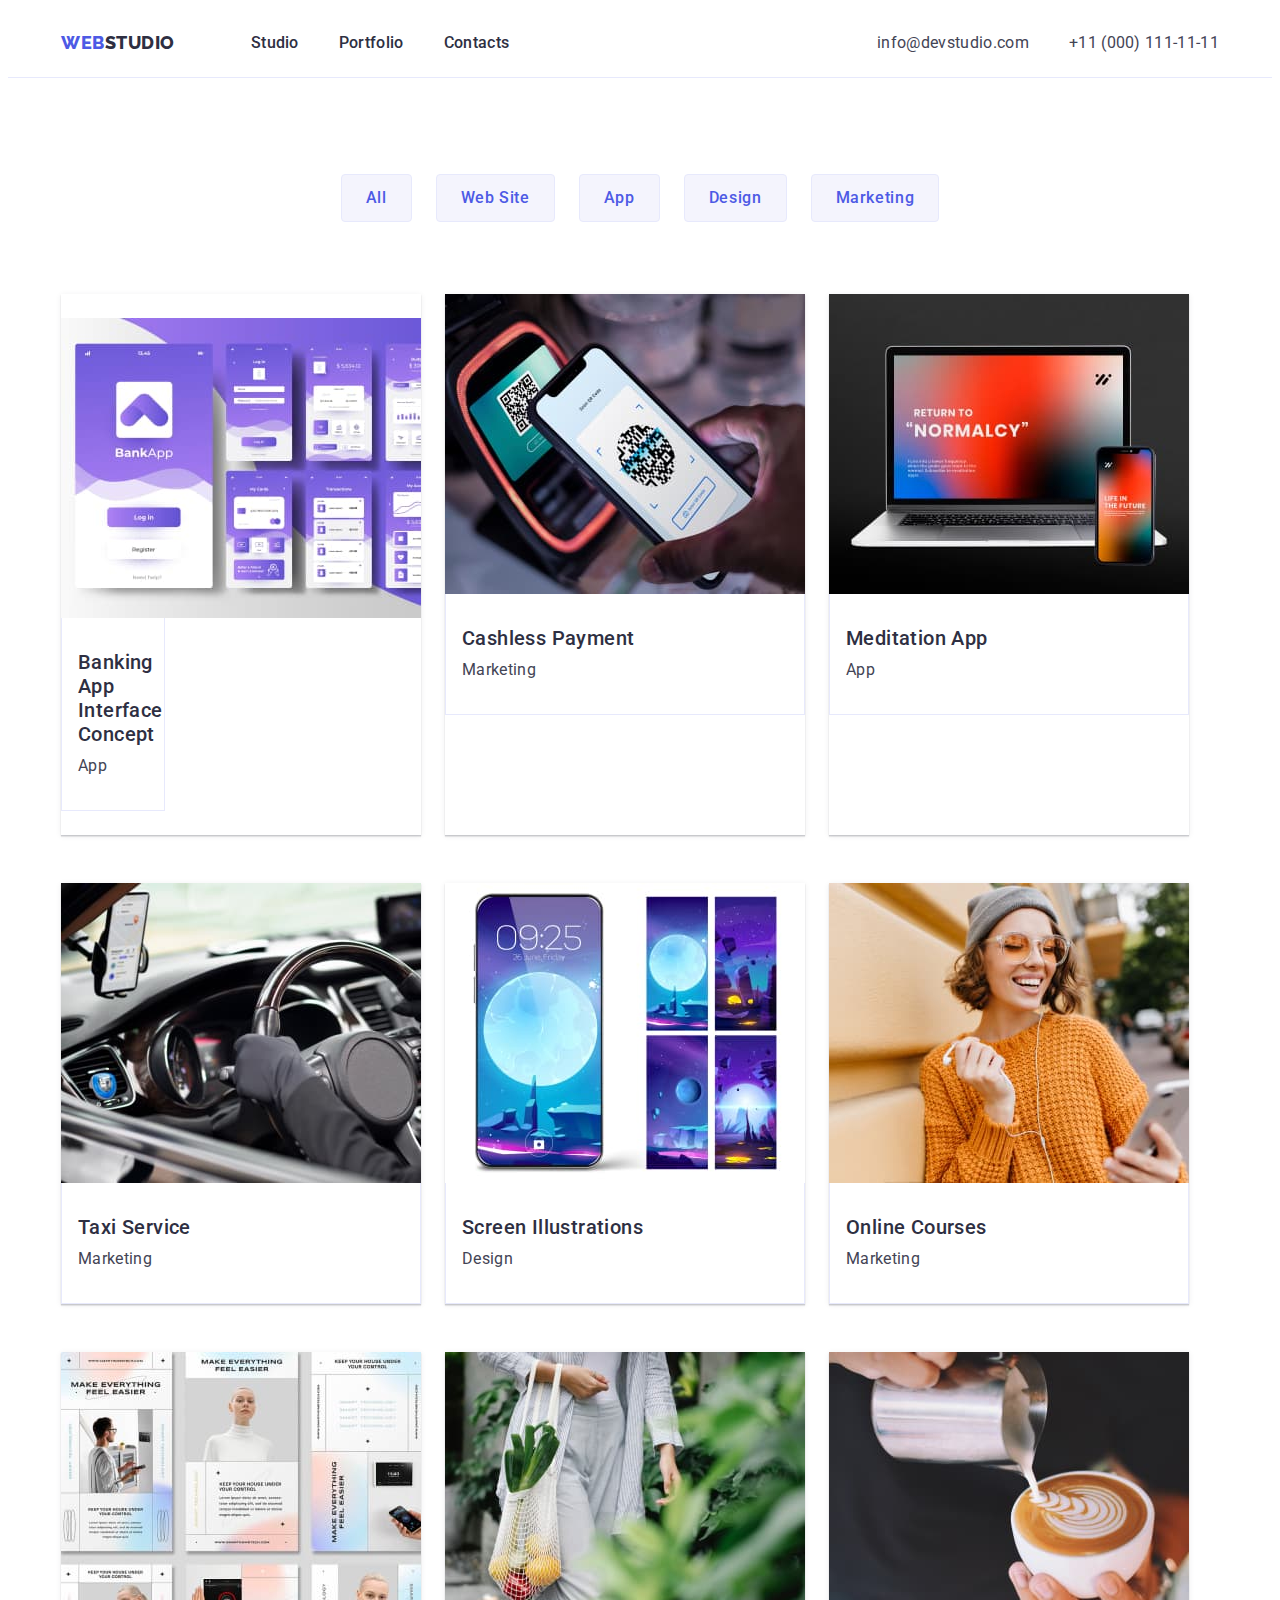
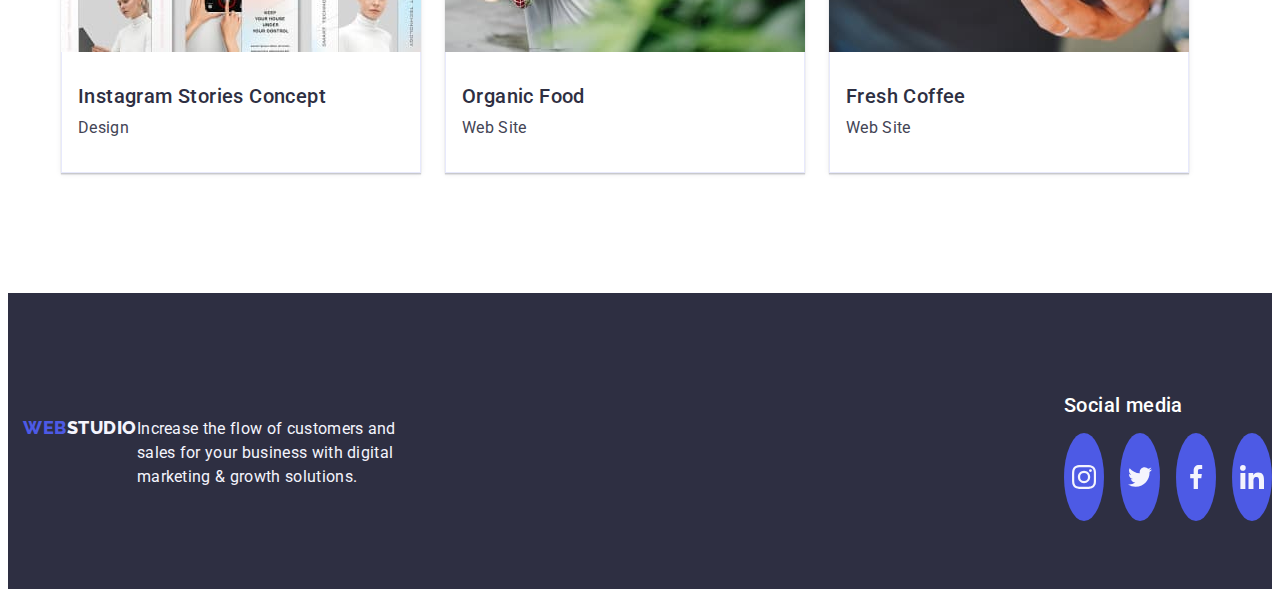
==== portfolio.html @ 0fddbd8b "mark svg" ====
<!DOCTYPE html>
<html lang="en">
<head>
    <meta charset="UTF-8">
    <meta http-equiv="X-UA-Compatible" content="IE=edge">
    <meta name="viewport" content="width=device-width, initial-scale=1.0">
    <title>Portfolio</title>
    <link rel="preconnect" href="https://fonts.googleapis.com">
    <link rel="preconnect" href="https://fonts.gstatic.com" crossorigin>
    <link href="https://fonts.googleapis.com/css2?family=Raleway:wght@800&family=Roboto:wght@400;500;700;900&display=swap"
        rel="stylesheet">
    <link rel="stylesheet" href="https://cdnjs.cloudflare.com/ajax/libs/modern-normalize/2.0.0/modern-normalize.min.css"
        integrity="sha512-4xo8blKMVCiXpTaLzQSLSw3KFOVPWhm/TRtuPVc4WG6kUgjH6J03IBuG7JZPkcWMxJ5huwaBpOpnwYElP/m6wg=="
        crossorigin="anonymous" referrerpolicy="no-referrer" />
    <link rel="stylesheet" href="./css/styles.css">
</head>
<body>
<header class="portfolio-header">
    <div class="container header-container">
    <nav class="navigation">
        <a class="logo-link link" href="./index.html">Web<span class="logo-color">Studio</span></a>
        <ul class="menu-list list">
            <li class="menu-item">
                <a class="menu-link link" href="./index.html">Studio</a>
            </li>
            <li class="menu-item">
                <a class="menu-link link" href="./portfolio.html">Portfolio</a>
            </li>
            <li class="menu-item">
                <a class="menu-link link" href="">Contacts</a>
            </li>
        </ul>
    </nav>
    <address class="contact">
        <ul class="address-list list">
            <li class="address-item">
                <a class="contact-link link" href="mailto:info@devstudio.com">info@devstudio.com</a>

            </li>
            <li class="address-item">
                <a class="contact-link link" href="tel:+110001111111">+11 (000) 111-11-11</a>

            </li>
        </ul>

    </address>
    </div>
</header>
<main class="main">
    <section class="gallery-section">
        <div class="container">
        <h1 class="visually-hidden">Button</h1>
        <ul class="btn-list list">
            <li class="btn-item-list">
                <button class="mod-btn-first btn" type="button">All</button>
            </li>
            <li class="btn-item-list">
                <button class="mod-btn btn" type="button">Web Site</button>
            </li>
            <li class="btn-item-list">
                <button class="mod-btn btn" type="button">App</button>
            </li>
            <li class="btn-item-list">
                <button class="mod-btn btn" type="button">Design</button>
            </li>
            <li class="btn-item-list">
                <button class="mod-btn btn" type="button">Marketing</button>
            </li>
        </ul>
        <ul class="gallery-list list">
            <li class="gallery-item">
                
                <a class="gallery-portfolio-first link" href="#">
                <img src="./images/project1.jpg" alt="Banking application" width="360">
                <div class="container-gallery">
                <h2 class="gallery-title">Banking App Interface Concept</h2>
                <p class="gallery-text">App</p>
                </div>
                </a>
            </li>
            <li class="gallery-item">
                <a class="link gallery-portfolio" href="#">
                <img src="./images/project2.jpg" alt="Scan qr code by phone" width="360">
                <div class="container-gallery">
                <h2 class="gallery-title">Cashless Payment</h2>
                <p class="gallery-text">Marketing</p>
                </div>
                </a>
            </li>
            <li class="gallery-item">
                <a class="link gallery-portfolio" href="#">
                <img src="./images/project3.jpg" alt="Sync laptop app with phone" width="360">
                <div class="container-gallery">
                <h2 class="gallery-title">Meditation App</h2>
                <p class="gallery-text">App</p>
                </div>
                </a>
            </li>
            <li class="gallery-item">
                <a class="link gallery-portfolio" href="#">
                <img src="./images/project4.jpg" alt="Driving driver navigation" width="360">
                <div class="container-gallery">
                <h2 class="gallery-title">Taxi Service</h2>
                <p class="gallery-text">Marketing</p>
                </div>
                </a>
            </li>
            <li class="gallery-item">
                <a class="link gallery-portfolio" href="#">
                <img src="./images/project5.jpg" alt="Wallpaper for phone" width="360">
                <div class="container-gallery">
                <h2 class="gallery-title">Screen Illustrations</h2>
                <p class="gallery-text">Design</p>
                </div>
                </a>
            </li>
            <li class="gallery-item">
                <a class="link gallery-portfolio" href="#">
                <img src="./images/project6.jpg" alt="Girl talking through video call" width="360">
                <div class="container-gallery">
                <h2 class="gallery-title">Online Courses</h2>
                <p class="gallery-text">Marketing</p>
                </div>
                </a>
            </li>
            <li class="gallery-item">
                <a class="link gallery-portfolio" href="#">
                <img src="./images/project7.jpg" alt="Application instructions" width="360">
                <div class="container-gallery">
                <h2 class="gallery-title">Instagram Stories Concept</h2>
                <p class="gallery-text">Design</p>
                </div>
                </a>
            </li>
            <li class="gallery-item">
                <a class="link gallery-portfolio" href="#">
                <img src="./images/project8.jpg" alt="Girl carries vegetables in a bag" width="360">
                <div class="container-gallery">
                <h2 class="gallery-title">Organic Food</h2>
                <p class="gallery-text">Web Site</p>
                </div>
                </a>
            </li>
            <li class="gallery-item">
                <a class="link gallery-portfolio" href="#">
                <img src="./images/project9.jpg" alt="Barista pouring milk into coffee" width="360">
                <div class="container-gallery">
                <h2 class="gallery-title">Fresh Coffee</h2>
                <p class="gallery-text">Web Site</p>
                </div>
                </a>
            </li>
        </ul>
        </div>
    </section>
</main>
<footer class="section-footer">
    <div class="container footer-portfolio">
    <a class="logo-link-footer link" href="./index.html">Web<span class="logo-color-footer">Studio</span></a>
    <p class="footer-text">Increase the flow of customers and sales for your business with digital marketing & growth solutions.</p>
    </div>
    <div class="social-footer">
        <p class="social-text-footer">Social media</p>
        <ul class="footer-social-portfolio list">
            <li class="footer-portfolio-list">
                <a href="" class="social-link link" target="_blank" rel="noopener noreferrer">
                    <svg class="social-icon" width="24" height="24">
                        <use href="./images/symbol-defs.svg#icon-instagram"></use>
                    </svg>
                </a>
            </li>
            <li class="footer-portfolio-list">
                <a href="" class="social-link link" target="_blank" rel="noopener noreferrer">
                    <svg class="social-icon" width="24" height="24">
                        <use href="./images/symbol-defs.svg#icon-twitter"></use>
                    </svg>
                </a>
            </li>
            <li class="footer-portfolio-list">
                <a href="" class="social-link link" target="_blank" rel="noopener noreferrer">
                    <svg class="social-icon" width="24" height="24">
                        <use href="./images/symbol-defs.svg#icon-facebook"></use>
                    </svg>
                </a>
            </li>
            <li class="footer-portfolio-list">
                <a href="" class="social-link link" target="_blank" rel="noopener noreferrer">
                    <svg class="social-icon" width="24" height="24">
                        <use href="./images/symbol-defs.svg#icon-linkedin"></use>
                    </svg>
                </a>
            </li>
        </ul>
    </div>
</footer>
</body>
</html>
---- css/styles.css ----
body {
    font-family: Roboto, sans-serif;
    font-style: normal;
    font-weight: 400;
    font-size: 16px;
    line-height: 1.5;
    color: var(--primery-color);
    background-color: var(--light-color);
}

:root {
    --primery-color: #434455;
    --title-color: #2E2F42;
    --secondary-color: #4D5AE5;
    --link-color: #404BBF;
    --light-color: #FFFFFF;
    --secondary-light-color: #F4F4FD;
}

p, 
h1, 
h2, 
h3 {
    margin: 0;
}

ul {
    margin: 0;
    padding: 0;
}

img {
    display: block;
}

.container {
    width: 1158px;
    padding-left: 15px;
    padding-right: 15px;
    margin: 0 auto;


}

.list {
    list-style: none;

}

.link {
    text-decoration: none;
    padding-top: 24px;
    padding-bottom: 24px;
}

/* *----------------------HEADER-INDEX------------------* */

.main-header {
    border-box;
    border-bottom: 1px solid #e7e9fc;
    box-shadow: 0px 2px 1px rgba(46, 47, 66, 0.08), 0px 1px 1px rgba(46, 47, 66, 0.16), 0px 1px 6px rgba(46, 47, 66, 0.08);
    
    
}

.navigation {
    display: flex;
    align-items: center;
}

.header-container {
    display: flex;
    align-items: center;
    
}

.menu-list {
    display: flex;
    gap: 40px;

}

.address-list {
    display: flex;
    gap: 40px;
}

.logo-link {
    font-family: 'Raleway', sans-serif;
    font-weight: 800;
    font-size: 18px;
    line-height: 1.17;
    display: flex;
    align-items: center;
    letter-spacing: 0.03em;
    text-transform: uppercase;
    color: var(--secondary-color);
    margin-right: 76px;

}
.logo-color {
    color: var(--title-color);
}

.menu-link:hover {
    color: var(--link-color);
}

.menu-link:focus {
    color: var(--link-color);
}

.contact {
    font-style: normal;
    display: flex;
    align-items: center;
    margin-left: auto;

}
.contact-link {
    letter-spacing: 0.02em;
    color: var(--primery-color);
}

.contact-link:hover,
.contact-link:focus {
    color: var(--link-color);
}

.logo-link:hover, logo-link:focus {
    color: var(--link-color);
}

.menu-list {
    font-weight: 500;
    line-height: 1.5;
    letter-spacing: 0.02em;
}

.menu-link {
    color: var(--title-color);
}

/* -------------------HERO SECTION--------------------- */

.hero-section {
    background-color: var(--title-color);
    padding-top: 188px;
    padding-bottom: 188px;
    background-image: linear-gradient(rgba(46, 47, 66, 0.7), rgba(46, 47, 66, 0.7)), url(../images/peopleoffice.jpg);
    background-repeat: no-repeat;
    background-position: center;
    background-size: cover;
    max-width: 1440px;
}

.btn {
    cursor: pointer;
}

.btn:hover, btn:focus {
    color: var(--light-color);
    background-color: var(--link-color);
}

.btn:focus {
    color: var(--light-color);
    background-color: var(--link-color);
}

.hero-button {
    font-family: 'Roboto', sans-serif;
    font-style: normal;
    font-weight: 500;
    font-size: 16px;
    line-height: 1.5;
    display: flex;
    align-items: center;
    letter-spacing: 0.04em;
    color: var(--light-color);
    background-color: var(--secondary-color);
    box-shadow: 0px 4px 4px rgba(0, 0, 0, 0.15);
    border-radius: 4px;
    min-width: 169px;
    height: 56px;
    display: block;
    margin: 0 auto;
    border: none;
    padding: 16px 32px 16px 32px;
    
}

.hero-title {
    font-weight: 700;
    font-size: 56px;
    line-height: 1.07;
    text-align: center;
    letter-spacing: 0.02em;
    color: var(--light-color);
    background-color: var(--title-color);
    margin: 0 auto;
    max-width: 496px;
    margin-bottom: 48px;
    
    
}

/*  -----------------SECONDARY-SECTION----------------- */
.visually-hidden {
    position: absolute;
    width: 1px;
    height: 1px;
    margin: -1px;
    border: 0;
    padding: 0;
    white-space: nowrap;
    clip-path: inset(100%);
    clip: rect(0 0 0 0);
    overflow: hidden;
}

.secondary-section {
    padding-top: 120px;
    padding-bottom: 120px;
 
}

.icon {
    
    width: 264px;
    height: 112px;
    background-color: #F4F4FD;
    display: flex;
    align-items: center;
    border-radius: 4px;
    margin-bottom: 8px;
}


.secondary-section-wrap{
    display: flex;
    align-items: center;

  
}
.title-text {
    font-weight: 700;
    font-size: 36px;
    line-height: 1.11;
    text-align: center;
    letter-spacing: 0.02em;
    text-transform: capitalize;
    color: var(--title-color);
    margin: 0 auto;
    margin-bottom: 72px;

}

.list-secondary {
    display: flex;
    gap: 24px;

}

.secondary-item-list {
    gap: 24px;
}

.secondary-title {
    font-weight: 500;
    font-size: 20px;
    line-height: 1.2;
    letter-spacing: 0.02em;
    color: var(--title-color);
    display: flex;
    margin-bottom: 8px;
    
}

.secondary-text {
    letter-spacing: 0.02em;
    color: var(--primery-color);
    display: flex;
    min-width: 264px;
    width: calc((100% - 72px) / 4);
    gap: 24px;
    
}

/* -----------------------SECTION-PROFILE---------------------- */

.profile {
    padding-top: 0px;
    padding-bottom: 120px;
}



.list-img {
    display: flex;
    gap: 24px;

}

.list-profile {
    
    min-width: 360px;
    display: flex;
    width: calc((100% - 48px) / 3);

}

/* -----------------------TEAM-SECTION---------------------- */

.team-section {
    background-color: var(--secondary-light-color);
    padding-top: 120px;
    padding-bottom: 120px;
}

.list-team {
    display: flex;
    gap: 24px;

}

.team {
    
    padding: 32px 16px;
 
}

.icon-team{
    display: flex;
    justify-content: center;
    gap: 24px;
}

.icon-team-list{
    width: 40px;
    height: 40px;
}

.team-soc-link{
    width: 100%;
    height: 100%;
    background-color: #4D5AE5;
    border-radius: 50%;
    display: flex;
    align-items: center;
    justify-content: center;
    
}



.team-soc-link:hover {
    background-color: #404bbf;
}

.team-soc-icon {
    fill: #f4f4fd;
}

.list-item-team {
    background-color: var(--light-color);
    width: calc((100% - 72px) / 4);
    text-align: center;
    box-shadow: 0px 1px 6px rgba(46, 47, 66, 0.08), 0px 1px 1px rgba(46, 47, 66, 0.16), 0px 2px 1px rgba(46, 47, 66, 0.08);
    border-radius: 0px 0px 4px 4px;
    
}

.secondary-title-team {
    font-weight: 500;
    font-size: 20px;
    line-height: 1.2;
    letter-spacing: 0.02em;
    color: var(--title-color);
    text-align: center;
    margin: 0 auto;
    margin-bottom: 8px;

}

.secondary-text-team {
    letter-spacing: 0.02em;
    color: var(--primery-color);
    text-align: center;
    margin-bottom: 8px;

}

/* --------------CUSTOMERS-------------- */

.customers {
    padding-top: 120px;
    padding-bottom: 120px;
}

.title-customers {
    font-weight: 700;
    font-size: 36px;
    line-height: 1.11;
    text-align: center;
    letter-spacing: 0.02em;
    text-transform: capitalize;
    color: var(--title-color);
    margin: 0 auto;
    margin-bottom: 72px;
}

.customers-primery {
    display: flex;
    gap: 24px;
}

.customers-box{

    border-radius: 4px;
    margin: 0 auto;
    text-align: center;
    gap: 24px;
}

.customers-list {
    box-sizing: border-box;
    min-width: 168px;
    height: 88px;
    width: calc((100% - 120px) / 6);

}

.customers-link {
    display: flex;
    align-items: center;
    justify-content: center;
    color: #8e8f99;;
    border: 1px solid #8E8F99;
    border-radius: 4px;
}
.customers-link:hover {
    border-color: #404bbf;
    color: #404bbf;
}

.customers-link:focus {
    border-color: #404bbf;
    color: #404bbf;
}

.customers-icon {
    fill: currentColor;
}


/* --------------INDEX-SECTION-FOOTER-------------- */

.logo-link-footer {
    margin-bottom: 17.5px;
}

.section-footer {
    display: flex;
    letter-spacing: 0.02em;
    color: var(--secondary-light-color);
    background-color: var(--title-color);
    padding: 100px 0;
}

.logo-link-footer {
    font-family: 'Raleway', sans-serif;
    font-style: normal;
    font-weight: 800;
    font-size: 18px;
    line-height: 1.17;
    display: inline-block;
    align-items: center;
    letter-spacing: 0.03em;
    text-transform: uppercase;
    color: var(--secondary-color);
    margin-bottom: 16px;
}

.logo-color-footer {
    color: var(--secondary-light-color);
}

.footer-text {
    max-width: 264px;
}

.section-logo-footer {
    display: flex;
    align-items: baseline;
    margin-right: 120px;
}

.social {
    font-family: 'Roboto';
    font-style: normal;
    font-weight: 500;
    font-size: 16px;
    line-height: 1.5;
    letter-spacing: 0.02em;
    color: #FFFFFF;
    margin-bottom: 16px
}

.social-link {
    width: 100%;
    height: 100%;
    background-color: #4d5ae5;
    border-radius: 50%;
    display: flex;
    align-items: center;
    justify-content: center;
    
}

.social-link:hover {
    background-color: #31d0aa;
}

.social-link:focus {
    background-color: #31d0aa;
}

.social-icon {
    fill: #f4f4fd;
}

.footer-social {
    display: flex;
    gap: 16px;

}

.footer-social-link {
    display: flex;
    width: 40px;
    height: 40px;
}
/* --------------PORTFOLIO HEADER--------------- */

.portfolio-header {
    border-bottom: 1px solid #e7e9fc
}

/* --------------PORTFOLIO GALERY-SECTION--------------- */

.gallery-section {

    padding-top: 96px;
    padding-bottom: 120px;

}

.btn-list {
    display: flex;
    justify-content: center;
    align-items: center;
    gap: 24px;
    margin-bottom: 72px;
}

.mod-btn:hover,
.mod-btn:focus {
    border: 1px solid transparent;
}


.gallery-list {

    display: flex;
    flex-wrap: wrap;
    gap: 48px 24px;
}

.gallery-portfolio {
    width: calc((100% - 48px) / 3);
}

.gallery-portfolio-first {
    width: calc((100% - 48px) / 3);
    display: block;
}

.gallery-portfolio-first:hover {
    box-shadow: 0px 1px 6px rgba(46, 47, 66, 0.08),
    0px 1px 1px rgba(46, 47, 66, 0.16),
    0px 2px 1px rgba(46, 47, 66, 0.08);
}

.gallery-portfolio-first:focus {
    box-shadow: 0px 1px 6px rgba(46, 47, 66, 0.08),
    0px 1px 1px rgba(46, 47, 66, 0.16),
    0px 2px 1px rgba(46, 47, 66, 0.08);
}

.container-gallery {
    padding: 32px 16px;
    border: 1px solid #e7e9fc;
    border-top: none;
}

.gallery-item {
    box-shadow: 0px 1px 6px rgba(46, 47, 66, 0.08), 0px 1px 1px rgba(46, 47, 66, 0.16), 0px 2px 1px rgba(46, 47, 66, 0.08);
}

.gallery-title {
    margin-bottom: 8px;

}


.mod-btn {
    font-family: 'Roboto', sans-serif;
    font-style: normal;
    font-weight: 500;
    font-size: 16px;
    line-height: 1.5;
    display: flex;
    align-items: center;
    text-align: center;
    letter-spacing: 0.04em;
    border-radius: 4px;
    color: var(--secondary-color);
    background-color: var(--secondary-light-color);
    min-width: 69px;
    height: 48px;
    padding: 12px 24px 12px 24px;
    border: 1px solid #E7E9FC;
    gap: 24px;
}

.mod-btn-first {
    font-family: 'Roboto', sans-serif;
    font-style: normal;
    font-weight: 500;
    font-size: 16px;
    line-height: 1.5;
    display: flex;
    align-items: center;
    text-align: center;
    letter-spacing: 0.04em;
    border-radius: 4px;
    color: var(--secondary-color);
    background-color: var(--secondary-light-color);
    min-width: 69px;
    height: 48px;
    padding: 12px 24px 12px 24px;
    border: 1px solid #E7E9FC;
    gap: 24px;
}

.mod-btn-first:hover {
    box-shadow: 0px 3px 1px rgba(0, 0, 0, 0.1),
    0px 2px 1px rgba(0, 0, 0, 0.08),
    0px 2px 2px rgba(0, 0, 0, 0.12);
}

.mod-btn-first:focus {
    box-shadow: 0px 3px 1px rgba(0, 0, 0, 0.1),
    0px 2px 1px rgba(0, 0, 0, 0.08),
    0px 2px 2px rgba(0, 0, 0, 0.12);

}

.gallery-title {
    font-weight: 500;
    font-size: 20px;
    line-height: 1.2;
    letter-spacing: 0.02em;
    color: var(--title-color);
}

.gallery-text {
    font-size: 16px;
    line-height: 1.5;
    letter-spacing: 0.02em;
    color: var(--primery-color);
}

/* --------------PORTFOLIO FOOTER--------------- */

.footer-portfolio {
    display: flex;
    align-items: baseline;
    margin-right: 120px;

}

.social-text-footer {
    font-weight: 500;
    font-size: 20px;
    line-height: 1.2;
    letter-spacing: 0.02em;
    color: #FFFFFF;
    margin-bottom: 16px;

}

.footer-social-portfolio {
    display: flex;
    gap: 16px;
}

.footer-portfolio-list {
    width: 40px;
    height: 40px;

}
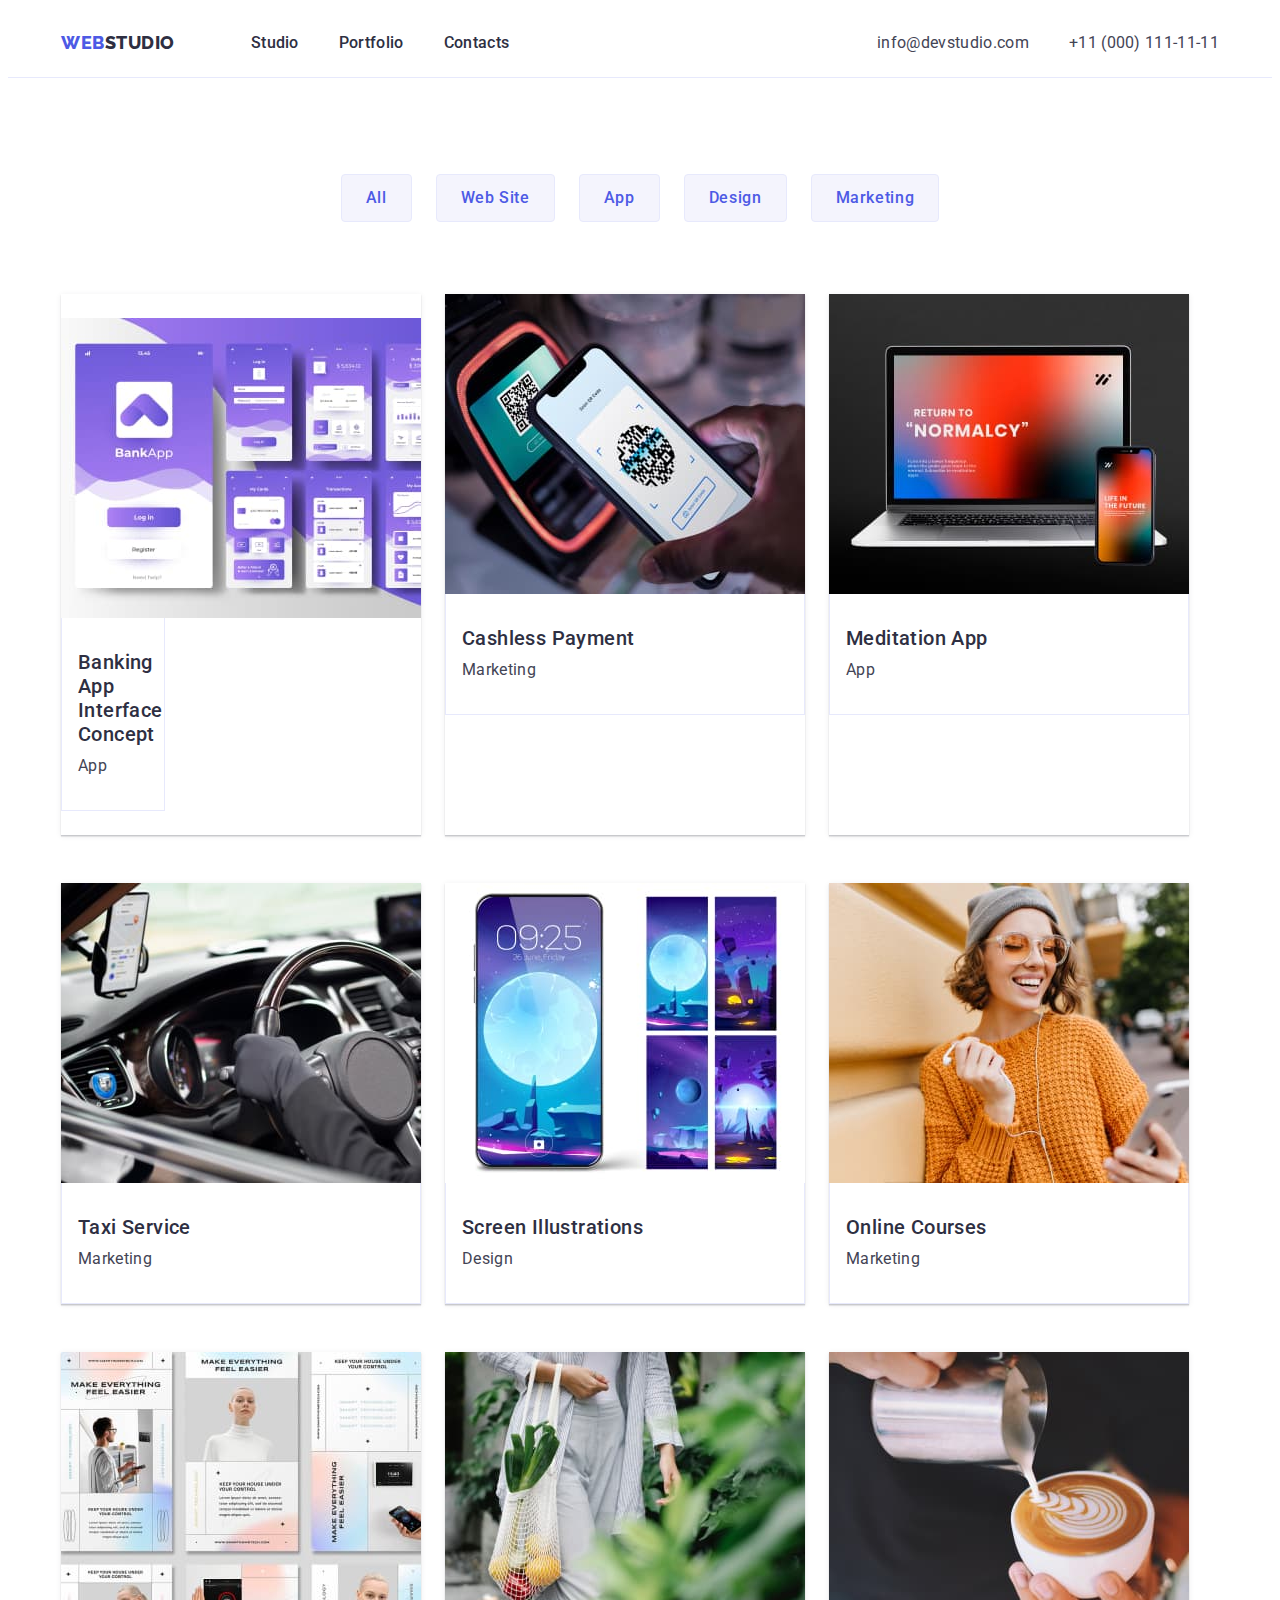
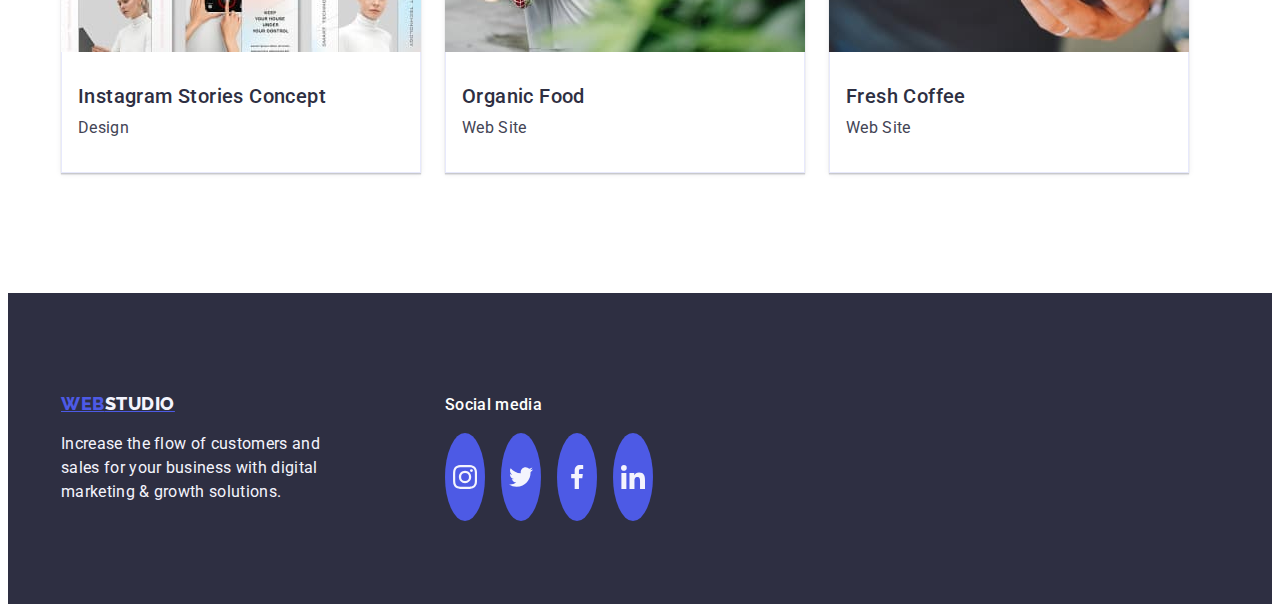
==== commit c276aced: "add correct" ====
--- a/portfolio.html
+++ b/portfolio.html
@@ -155,42 +155,45 @@
     </section>
 </main>
 <footer class="section-footer">
-    <div class="container footer-portfolio">
-    <a class="logo-link-footer link" href="./index.html">Web<span class="logo-color-footer">Studio</span></a>
-    <p class="footer-text">Increase the flow of customers and sales for your business with digital marketing & growth solutions.</p>
-    </div>
-    <div class="social-footer">
-        <p class="social-text-footer">Social media</p>
-        <ul class="footer-social-portfolio list">
-            <li class="footer-portfolio-list">
-                <a href="" class="social-link link" target="_blank" rel="noopener noreferrer">
-                    <svg class="social-icon" width="24" height="24">
-                        <use href="./images/symbol-defs.svg#icon-instagram"></use>
-                    </svg>
-                </a>
-            </li>
-            <li class="footer-portfolio-list">
-                <a href="" class="social-link link" target="_blank" rel="noopener noreferrer">
-                    <svg class="social-icon" width="24" height="24">
-                        <use href="./images/symbol-defs.svg#icon-twitter"></use>
-                    </svg>
-                </a>
-            </li>
-            <li class="footer-portfolio-list">
-                <a href="" class="social-link link" target="_blank" rel="noopener noreferrer">
-                    <svg class="social-icon" width="24" height="24">
-                        <use href="./images/symbol-defs.svg#icon-facebook"></use>
-                    </svg>
-                </a>
-            </li>
-            <li class="footer-portfolio-list">
-                <a href="" class="social-link link" target="_blank" rel="noopener noreferrer">
-                    <svg class="social-icon" width="24" height="24">
-                        <use href="./images/symbol-defs.svg#icon-linkedin"></use>
-                    </svg>
-                </a>
-            </li>
-        </ul>
+    <div class="container footer-logo-index">
+        <div class="logo-section">
+            <a class="logo-link-footer" href="./index.html">Web<span class="logo-color-footer">Studio</span></a>
+            <p class="footer-text">Increase the flow of customers and sales for your business with digital marketing &
+                growth solutions.</p>
+        </div>
+        <div class="section-social">
+            <p class="social-text">Social media</p>
+            <ul class="footer-social ">
+                <li class="footer-social-link list">
+                    <a href="" class="social-link link" target="_blank" rel="noopener noreferrer">
+                        <svg class="social-icon" width="24" height="24">
+                            <use href="./images/symbol-defs.svg#icon-instagram"></use>
+                        </svg>
+                    </a>
+                </li>
+                <li class="footer-social-link list">
+                    <a href="" class="social-link link" target="_blank" rel="noopener noreferrer">
+                        <svg class="social-icon" width="24" height="24">
+                            <use href="./images/symbol-defs.svg#icon-twitter"></use>
+                        </svg>
+                    </a>
+                </li>
+                <li class="footer-social-link list">
+                    <a href="" class="social-link link" target="_blank" rel="noopener noreferrer">
+                        <svg class="social-icon" width="24" height="24">
+                            <use href="./images/symbol-defs.svg#icon-facebook"></use>
+                        </svg>
+                    </a>
+                </li>
+                <li class="footer-social-link list">
+                    <a href="" class="social-link link" target="_blank" rel="noopener noreferrer">
+                        <svg class="social-icon" width="24" height="24">
+                            <use href="./images/symbol-defs.svg#icon-linkedin"></use>
+                        </svg>
+                    </a>
+                </li>
+            </ul>
+        </div>
     </div>
 </footer>
 </body>
--- a/css/styles.css
+++ b/css/styles.css
@@ -57,7 +57,6 @@
 /* *----------------------HEADER-INDEX------------------* */
 
 .main-header {
-    border-box;
     border-bottom: 1px solid #e7e9fc;
     box-shadow: 0px 2px 1px rgba(46, 47, 66, 0.08), 0px 1px 1px rgba(46, 47, 66, 0.16), 0px 1px 6px rgba(46, 47, 66, 0.08);
     
@@ -233,6 +232,7 @@
     background-color: #F4F4FD;
     display: flex;
     align-items: center;
+    justify-content: center;
     border-radius: 4px;
     margin-bottom: 8px;
 }
@@ -356,6 +356,10 @@
 
 
 .team-soc-link:hover {
+    background-color: #404bbf;
+}
+
+.team-soc-link:focus {
     background-color: #404bbf;
 }
 
@@ -416,14 +420,6 @@
     gap: 24px;
 }
 
-.customers-box{
-
-    border-radius: 4px;
-    margin: 0 auto;
-    text-align: center;
-    gap: 24px;
-}
-
 .customers-list {
     box-sizing: border-box;
     min-width: 168px;
@@ -433,10 +429,12 @@
 }
 
 .customers-link {
+    width: 100%;
+    height: 100%;
     display: flex;
     align-items: center;
     justify-content: center;
-    color: #8e8f99;;
+    color: #8e8f99;
     border: 1px solid #8E8F99;
     border-radius: 4px;
 }
@@ -457,9 +455,7 @@
 
 /* --------------INDEX-SECTION-FOOTER-------------- */
 
-.logo-link-footer {
-    margin-bottom: 17.5px;
-}
+
 
 .section-footer {
     display: flex;
@@ -468,6 +464,15 @@
     background-color: var(--title-color);
     padding: 100px 0;
 }
+
+.footer-logo-index {
+    display: flex;
+    align-items: baseline;
+}
+ .logo-section {
+    margin-right: 120px;
+ }
+
 
 .logo-link-footer {
     font-family: 'Raleway', sans-serif;
@@ -483,29 +488,50 @@
     margin-bottom: 16px;
 }
 
+.logo-link-footer {
+    margin-bottom: 17.5px;
+}
+
 .logo-color-footer {
     color: var(--secondary-light-color);
 }
 
 .footer-text {
-    max-width: 264px;
-}
-
-.section-logo-footer {
-    display: flex;
-    align-items: baseline;
-    margin-right: 120px;
-}
-
-.social {
     font-family: 'Roboto';
     font-style: normal;
-    font-weight: 500;
+    font-weight: 400;
     font-size: 16px;
     line-height: 1.5;
     letter-spacing: 0.02em;
+    color: #F4F4FD;
+    max-width: 264px;
+
+}
+
+.section-social {
+    margin-right: 120px;
+}
+
+.social-text {
+    font-family: 'Roboto';
+    font-style: normal;
+    font-weight: 500;
+    font-size: 16px;
+    line-height: 1.5;
+    letter-spacing: 0.02em;
     color: #FFFFFF;
-    margin-bottom: 16px
+    margin-bottom: 16px;
+}
+
+.footer-social {
+    display: flex;
+    gap: 16px;
+
+}
+
+.footer-social-link {
+    width: 40px;
+    height: 40px;
 }
 
 .social-link {
@@ -516,7 +542,10 @@
     display: flex;
     align-items: center;
     justify-content: center;
-    
+}
+
+.social-icon {
+    fill: #f4f4fd;
 }
 
 .social-link:hover {
@@ -527,26 +556,18 @@
     background-color: #31d0aa;
 }
 
-.social-icon {
-    fill: #f4f4fd;
-}
-
-.footer-social {
-    display: flex;
-    gap: 16px;
-
-}
-
-.footer-social-link {
-    display: flex;
-    width: 40px;
-    height: 40px;
-}
+.footer-index {
+    display: flex;
+    align-items: baseline;
+}
+
 /* --------------PORTFOLIO HEADER--------------- */
 
 .portfolio-header {
     border-bottom: 1px solid #e7e9fc
 }
+
+
 
 /* --------------PORTFOLIO GALERY-SECTION--------------- */
 
@@ -684,7 +705,6 @@
 }
 
 /* --------------PORTFOLIO FOOTER--------------- */
-
 .footer-portfolio {
     display: flex;
     align-items: baseline;
@@ -692,17 +712,17 @@
 
 }
 
-.social-text-footer {
-    font-weight: 500;
-    font-size: 20px;
-    line-height: 1.2;
+.social-text {
+    font-weight: 500;
+    font-size: 16x;
+    line-height: 1.5;
     letter-spacing: 0.02em;
     color: #FFFFFF;
     margin-bottom: 16px;
 
 }
 
-.footer-social-portfolio {
+.footer-social {
     display: flex;
     gap: 16px;
 }
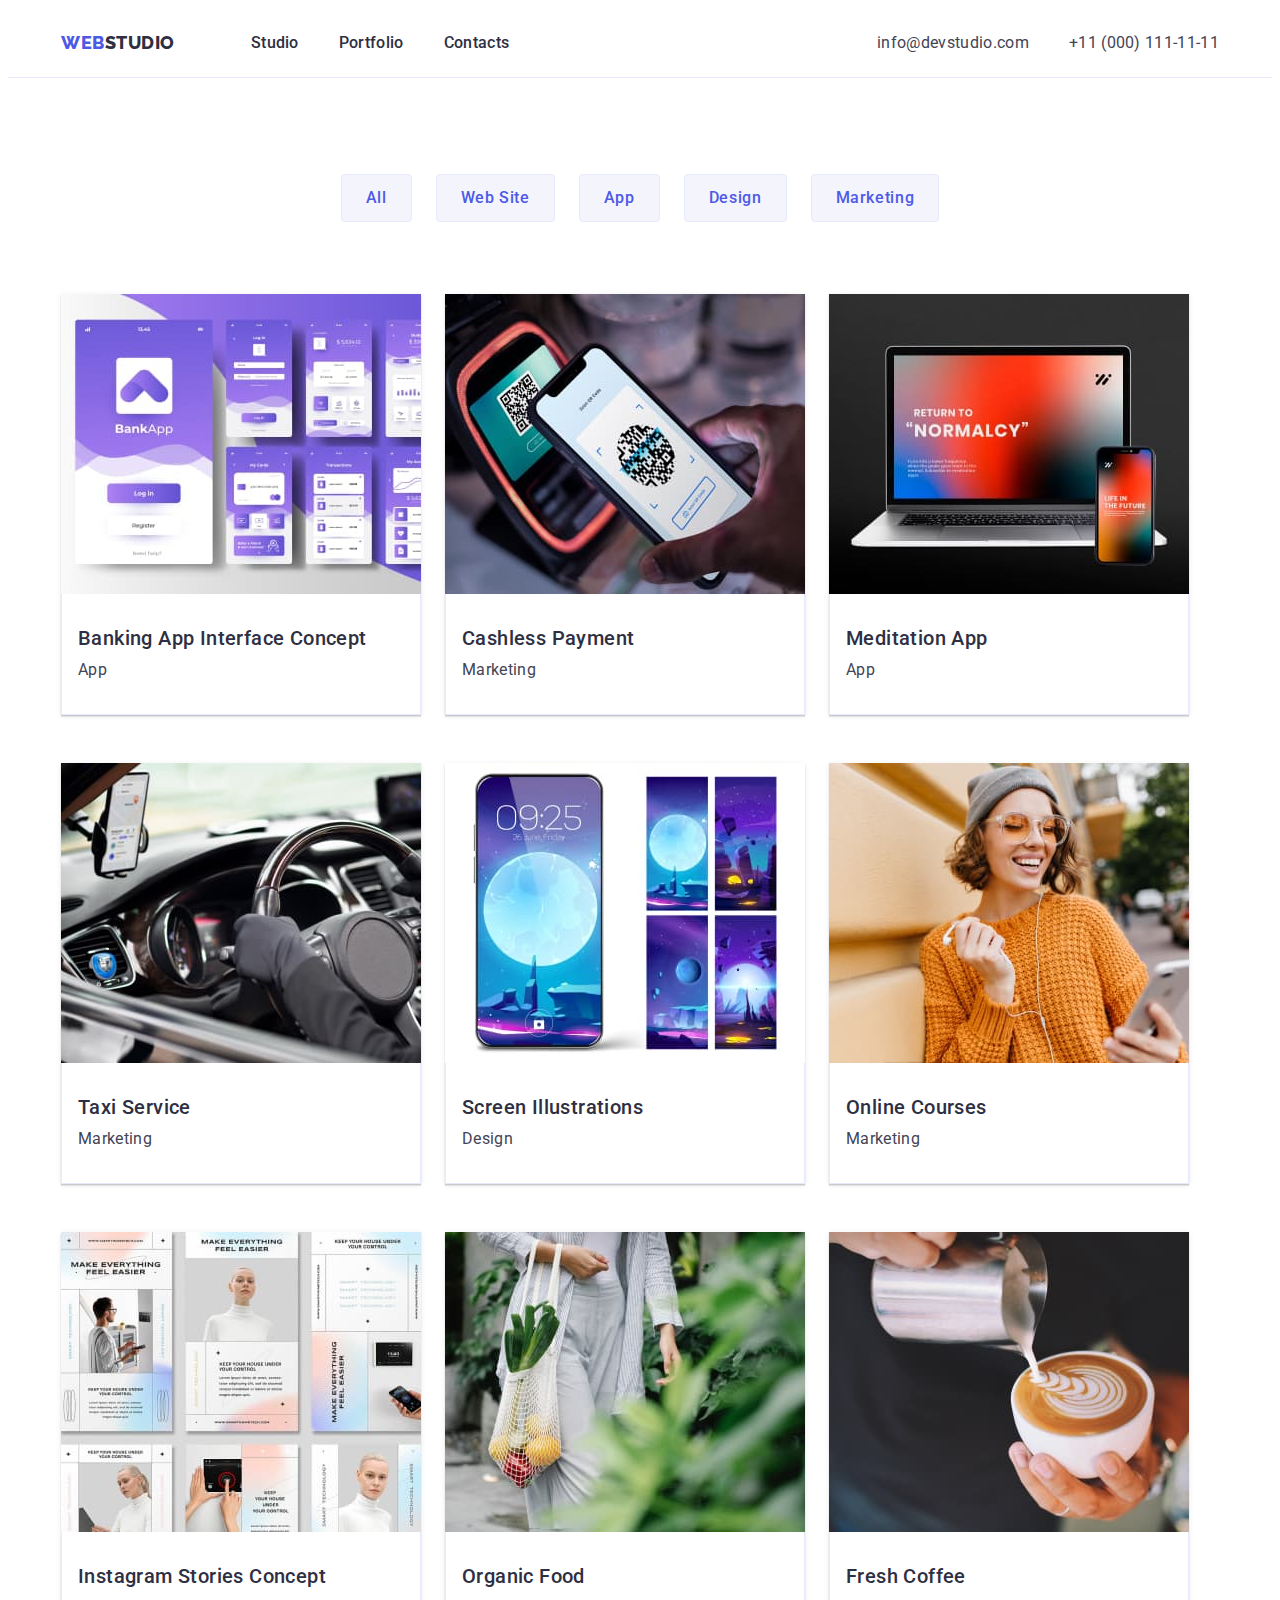
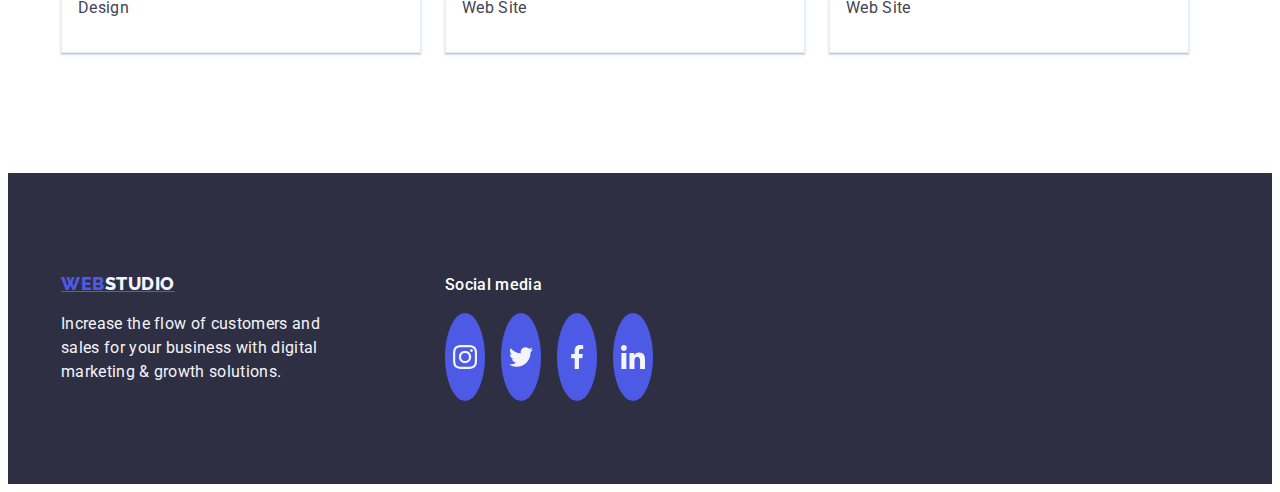
==== commit 01317e51: "add correct" ====
--- a/portfolio.html
+++ b/portfolio.html
@@ -67,10 +67,10 @@
                 <button class="mod-btn btn" type="button">Marketing</button>
             </li>
         </ul>
-        <ul class="gallery-list list">
-            <li class="gallery-item">
+        <ul class="gallery-list">
+            <li class="gallery-item list">
                 
-                <a class="gallery-portfolio-first link" href="#">
+                <a href="#" class="gallery-portfolio link" >
                 <img src="./images/project1.jpg" alt="Banking application" width="360">
                 <div class="container-gallery">
                 <h2 class="gallery-title">Banking App Interface Concept</h2>
@@ -78,8 +78,8 @@
                 </div>
                 </a>
             </li>
-            <li class="gallery-item">
-                <a class="link gallery-portfolio" href="#">
+            <li class="gallery-item list">
+                <a href="#" class="link gallery-portfolio" >
                 <img src="./images/project2.jpg" alt="Scan qr code by phone" width="360">
                 <div class="container-gallery">
                 <h2 class="gallery-title">Cashless Payment</h2>
@@ -87,8 +87,8 @@
                 </div>
                 </a>
             </li>
-            <li class="gallery-item">
-                <a class="link gallery-portfolio" href="#">
+            <li class="gallery-item list">
+                <a href="#" class="link gallery-portfolio" >
                 <img src="./images/project3.jpg" alt="Sync laptop app with phone" width="360">
                 <div class="container-gallery">
                 <h2 class="gallery-title">Meditation App</h2>
@@ -96,8 +96,8 @@
                 </div>
                 </a>
             </li>
-            <li class="gallery-item">
-                <a class="link gallery-portfolio" href="#">
+            <li class="gallery-item list">
+                <a href="#" class="link gallery-portfolio" >
                 <img src="./images/project4.jpg" alt="Driving driver navigation" width="360">
                 <div class="container-gallery">
                 <h2 class="gallery-title">Taxi Service</h2>
@@ -105,8 +105,8 @@
                 </div>
                 </a>
             </li>
-            <li class="gallery-item">
-                <a class="link gallery-portfolio" href="#">
+            <li class="gallery-item list">
+                <a href="#" class="link gallery-portfolio" >
                 <img src="./images/project5.jpg" alt="Wallpaper for phone" width="360">
                 <div class="container-gallery">
                 <h2 class="gallery-title">Screen Illustrations</h2>
@@ -114,8 +114,8 @@
                 </div>
                 </a>
             </li>
-            <li class="gallery-item">
-                <a class="link gallery-portfolio" href="#">
+            <li class="gallery-item list">
+                <a href="#" class="link gallery-portfolio" >
                 <img src="./images/project6.jpg" alt="Girl talking through video call" width="360">
                 <div class="container-gallery">
                 <h2 class="gallery-title">Online Courses</h2>
@@ -123,8 +123,8 @@
                 </div>
                 </a>
             </li>
-            <li class="gallery-item">
-                <a class="link gallery-portfolio" href="#">
+            <li class="gallery-item list">
+                <a href="#" class="link gallery-portfolio" >
                 <img src="./images/project7.jpg" alt="Application instructions" width="360">
                 <div class="container-gallery">
                 <h2 class="gallery-title">Instagram Stories Concept</h2>
@@ -132,8 +132,8 @@
                 </div>
                 </a>
             </li>
-            <li class="gallery-item">
-                <a class="link gallery-portfolio" href="#">
+            <li class="gallery-item list">
+                <a href="#" class="link gallery-portfolio" >
                 <img src="./images/project8.jpg" alt="Girl carries vegetables in a bag" width="360">
                 <div class="container-gallery">
                 <h2 class="gallery-title">Organic Food</h2>
@@ -141,8 +141,8 @@
                 </div>
                 </a>
             </li>
-            <li class="gallery-item">
-                <a class="link gallery-portfolio" href="#">
+            <li class="gallery-item list">
+                <a href="#" class="link gallery-portfolio" >
                 <img src="./images/project9.jpg" alt="Barista pouring milk into coffee" width="360">
                 <div class="container-gallery">
                 <h2 class="gallery-title">Fresh Coffee</h2>
--- a/css/styles.css
+++ b/css/styles.css
@@ -601,20 +601,23 @@
 
 .gallery-portfolio {
     width: calc((100% - 48px) / 3);
-}
-
-.gallery-portfolio-first {
-    width: calc((100% - 48px) / 3);
-    display: block;
-}
-
-.gallery-portfolio-first:hover {
+
+}
+
+.link-portfolio {
+    text-decoration: none;
+    padding-top: 24px;
+    padding-bottom: 24px;
+    
+}
+
+.gallery-portfolio:hover {
     box-shadow: 0px 1px 6px rgba(46, 47, 66, 0.08),
     0px 1px 1px rgba(46, 47, 66, 0.16),
     0px 2px 1px rgba(46, 47, 66, 0.08);
 }
 
-.gallery-portfolio-first:focus {
+.gallery-portfolio:focus {
     box-shadow: 0px 1px 6px rgba(46, 47, 66, 0.08),
     0px 1px 1px rgba(46, 47, 66, 0.16),
     0px 2px 1px rgba(46, 47, 66, 0.08);
@@ -624,15 +627,11 @@
     padding: 32px 16px;
     border: 1px solid #e7e9fc;
     border-top: none;
+    display: block;
 }
 
 .gallery-item {
     box-shadow: 0px 1px 6px rgba(46, 47, 66, 0.08), 0px 1px 1px rgba(46, 47, 66, 0.16), 0px 2px 1px rgba(46, 47, 66, 0.08);
-}
-
-.gallery-title {
-    margin-bottom: 8px;
-
 }
 
 
@@ -695,6 +694,7 @@
     line-height: 1.2;
     letter-spacing: 0.02em;
     color: var(--title-color);
+    margin-bottom: 8px;
 }
 
 .gallery-text {
